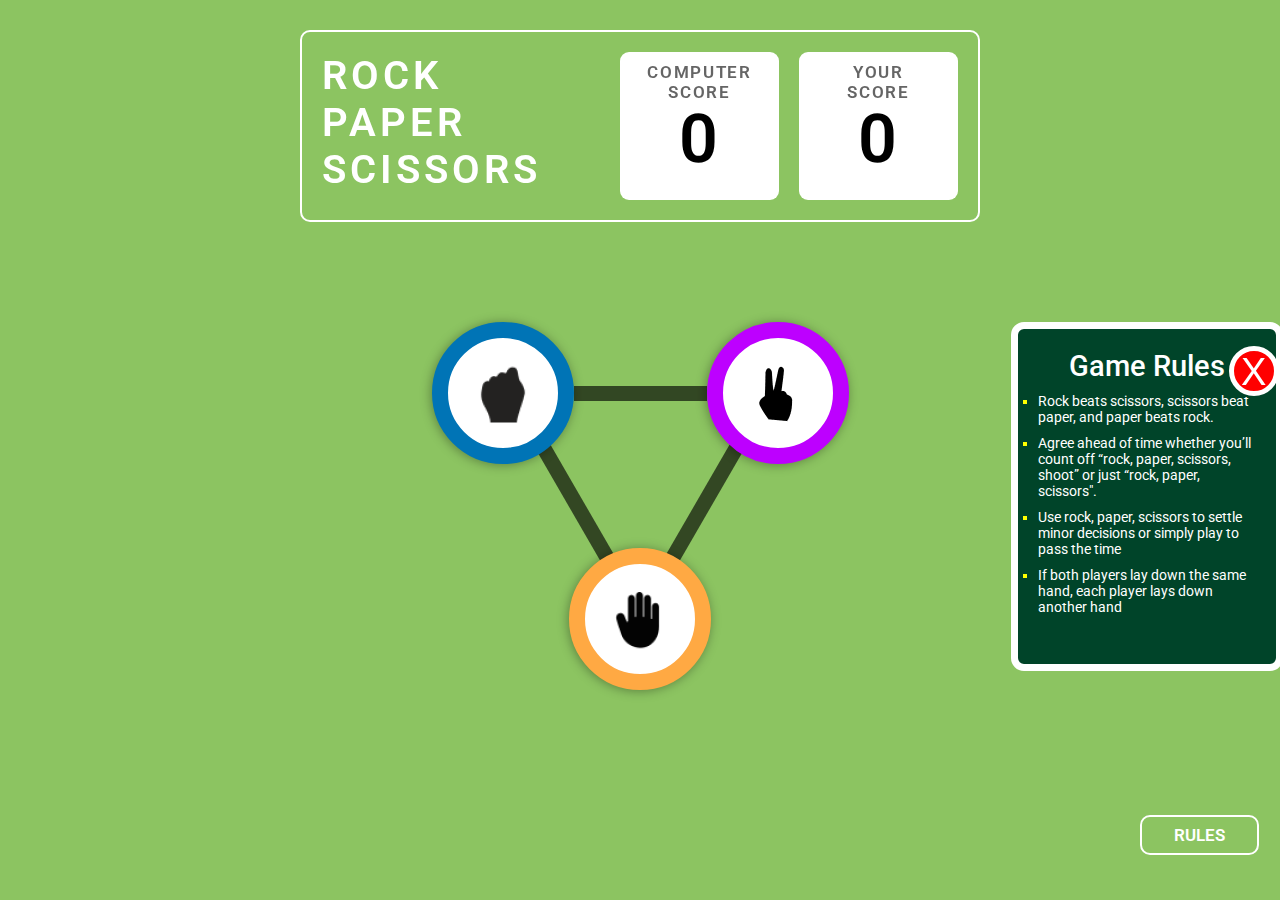
==== index.html @ 80f60b70 "Add files via upload" ====
<!DOCTYPE html>
<html lang="en">
<head>
    <meta charset="UTF-8">
    <meta name="viewport" content="width=device-width, initial-scale=1.0">
    <title>Rock-Paper-Scissor</title>
    <link rel="stylesheet" href="./style.css" />
</head>
<body>
    <div class="rock-paper-scissor">
        <div class="header-section">
        <div class="title">
            <p>ROCK</p>
            <p>PAPER</p>
            <p>SCISSORS</p>
        </div>
        <div class="scoring-section">
            <div class="computer-score">
                <p>COMPUTER</p>
                <p>SCORE</p>
                <p style="font-size: 68px ;color: black;margin-top: 27px;" id="cpu-score">0</p>
            </div>
            <div class="player-score">
                <p>YOUR</p>
                <p>SCORE</p>
                <p style="font-size: 68px ;color: black;margin-top: 27px;" id="player-score">0 </p>
        </div>

        </div>

    </div>
    <div ><button id="rule-x">X</button></div>
    <div class="rule-section">
        
        <p>Game Rules</p>
        <ul>
            <li>Rock beats scissors, scissors beat paper, and paper beats rock.</li>
            <li>Agree ahead of time whether you’ll count off “rock, paper, scissors, shoot” or just “rock, paper, scissors".</li>
            <li>Use rock, paper, scissors to settle minor decisions or simply play to pass the time</li>
            <li>If both players lay down the same hand, each player lays down another hand</li>
        </ul>
    </div>
    <div class="rule-buttons-win">
        <div><button class="rule-show">RULES</button></div>
        <div ><a id="result-show" href="./celebration.html" >NEXT</a></div>
    </div>
    <div class="rule-buttons-loss">
        <button class="rule-show">RULES</button>
    </div>
    <div class="middle-section">
        <div class="play-section">
            <div class="row-1">
                <div class="rock"><img id="rock" src="./rock.png"/></div>
                <div class="line-r-s"><img src="./Line 1.png"/></div>
                <div class="scissor"><img id="scissor" src="./scissor.png" /></div>

            </div>
            <div class="row-2">
                <div class="line-r-p"><img src="./Line 1.png" /></div>
                <div class="line-p-s"><img src="./Line 1.png" /></div>
            </div>
            <div class="row-3">
                <div class="paper"><img id="paper" src="./paper.png" /></div>
            </div>

        </div>
        <div class="win-section">
            <div class="selected_option computer">
                <div class="column-1">
                <div>YOU PICKED</div>
                <div class="user-bord"><img class="user-img" id="rock" src="./rock.png"/></div>
            </div>
            <div id="computerwiningIndicator" class="winnerIndicator" style="display: flex;">
                <div class="circle outer" style="--i: 1"></div>
                <div class="circle inner" style="--i: 2"></div>
                <div class="circle innermost" style="--i: 3"></div>
              </div>
            </div>
            
            <div class="column-2">
                <div class="column-2-row-1">YOU WIN</div>
                <div class="column-2-row-2">AGAINST PC</div>
                <div class="column-2-row-3"><button class="replay">PLAY AGAIN</button></div>
            </div>
            <div class="column-3">
                <div>PC PICKED</div>
                <div class="pc-bord"><img class="pc-img" id="rock" src="./rock.png"/></div>
            </div>
        </div>
        <div class="loss-section">
            <div class="column-1">
                <div>YOU PICKED</div>
                <div class="user-bord"><img class="user-img" id="rock" src="./rock.png"/></div>
            </div>
            <div class="column-2">
                <div class="column-2-row-1">YOU LOSS</div>
                <div class="column-2-row-2">AGAINST PC</div>
                <div class="column-2-row-3"><button class="replay">PLAY AGAIN</button></div>
            </div>
            <div class="selected_option computer">
                <div class="column-3">
                <div>PC PICKED</div>
                <div class="pc-bord"><img class="pc-img" id="rock" src="./rock.png"/></div>
                </div>
                <div id="computerwiningIndicator" class="winnerIndicator" style="display: flex;">
                <div class="circle outer" style="--i: 1"></div>
                <div class="circle inner" style="--i: 2"></div>
                <div class="circle innermost" style="--i: 3">
                </div>
              
            </div>
        </div>
            
        </div>
        <div class="tie-section">
            <div class="column-1">
                <div>YOU PICKED</div>
                <div class="user-bord"><img class="user-img" id="rock" src="./rock.png"/></div>
            </div>
            <div class="column-2">
                <div class="column-2-row-1">TIE UP</div>
                
                <div class="column-2-row-3"><button class="replay">REPLAY</button></div>
            </div>
            <div class="column-3">
                <div>PC PICKED</div>
                <div class="pc-bord"><img class="pc-img" id="rock" src="./rock.png"/></div>
            </div>
        </div>

       </div>
    </div>

    
</body>
<script src="index.js"></script>
</html>
---- style.css ----
@import url('https://fonts.googleapis.com/css2?family=Caveat&family=DM+Sans:opsz@9..40&family=Delius+Unicase:wght@700&family=Inter:wght@500;700;800&family=Open+Sans&family=Roboto:wght@500;700&display=swap');

*{
margin: 0px;
padding: 0px;
}
body{
    background-color: #8CC461;
}

.scoring-section{
    display: flex;
    justify-content: center;
    flex-wrap: wrap;
    gap: 20px;
}
.header-section{
    display: flex;
    justify-content: space-between;
    flex-wrap: wrap;
    gap: 25px;
    margin:30px 300px 100px 300px;
    border:solid white 2px;
    padding: 20px;
    border-radius: 10px;

}

.title p{
   font-family: 'Roboto';
   font-size: 40px;
   font-weight: 600;
   text-align: left;
   margin: 0px;
   letter-spacing: 0.1em;
   text-align: left;
   color: #FFFFFF;
}
.computer-score,.player-score{
    background-color:white ;
    width: 139px;
    height: 128px;
    border-radius: 9px;
    padding: 10px;
    color: #656565;
    font-family: 'Roboto';
    font-size: 17px;
    font-weight: 600;
    line-height: 20px;
    letter-spacing: 0.1em;
    text-align: center;
}
.row-1,.row-2,.row-3{
    display:flex;
    justify-content: center;
    align-items: center;
}
.row-2{
    margin-top: 30px;
}
.row-3{
    margin-top:35px
}

.rock{
    width: 110px;
    height: 110px;
    background-color: #FFFFFF;
    border-radius: 50%;
    border: solid #0074B6 16px;
    display: flex;
    justify-content: center;
    align-items: center;
    box-shadow: -1px 1px 11px 0px #00000059;
    
}
.scissor{
    width: 110px;
    height: 110px;
    background-color: #FFFFFF;
    border-radius: 50%;
    border: solid #BD00FF 16px;
    display: flex;
    justify-content: center;
    align-items: center;
    box-shadow: -1px 1px 11px 0px #00000059;

}
.paper{
    width: 110px;
    height: 110px;
    background-color: #FFFFFF;
    border-radius: 50%;
    border: solid #FFA943 16px;
    display: flex;
    justify-content: center;
    align-items: center;
    box-shadow: -1px 1px 11px 0px #00000059;
    

}
.user-bord,.pc-bord{
    width: 110px;
    height: 110px;
    background-color: #FFFFFF;
    border-radius: 50%;
    border: solid #0b0b0b 16px;
    display: flex;
    justify-content: center;
    align-items: center;
    box-shadow: -1px 1px 11px 0px #00000059;
}

.line-r-s{
    display: flex;
    justify-content: center;
    align-items: center;
}


.line-r-p{
    transform: rotate(60deg);
    z-index: -1;
    
}
.line-p-s{
    transform: rotate(-60deg);
    z-index: -1;
}

.rule-section{
    width: 218px;
    height: 295px;
    border-radius: 13px;
    border: solid white 7px;
    position: fixed;
    padding: 20px;
    left: 79%;
    background-color: #004429;
    z-index: -1;

}
.rule-section p{
    font-family: 'Roboto';
    font-size: 29px;
    font-weight: 500;
    line-height: 34px;
    letter-spacing: 0em;
    text-align: center;
    color: white;

}
 ul li{
    font-family: 'Roboto';
    font-size: 14px;
    font-weight: 400; 
    text-align: left;
    margin: 10px 0;
    list-style-type: square;
    color: #FFFFFF;
    
    
}
li::marker {
    color: yellow;
    
}
#rule-x{
    position: fixed;
    left:96%;
    bottom: 56%;
    width: 50px;
    height: 50px;
    border-radius: 50%;
    border: solid white 5px;
    background-color: #FF0000;
    color: #FFFFFF;
    font-size: 38px;
}
.rule-buttons-win{
    display: flex;
    position:fixed;
    bottom: 5%;
    left: 79.5%;
    gap: 20px;
}

.rule-buttons-loss{
    display: flex;
    position:fixed;
    bottom: 5%;
    left: 89.1%;
    gap: 20px;
}
.rule-show{
    width: 119px;
    height: 40px;
    border-radius: 10px;
    border: solid white 2px;
    background-color: #8CC461;
    color: #FFFFFF;
    font-family: 'Roboto';
    font-size: 17px;
    font-weight: 600;

}
#result-show{
    display: flex;
    justify-content: center;
    align-items: center;
    width: 118px;
    height: 36px;
    border-radius: 10px;
    border: solid white 2px;
    background-color: #8CC461;
    color: #FFFFFF;
    font-family: 'Roboto';
    font-size: 17px;
    font-weight: 600;
    text-align: center;
    line-height: 20px;
    text-decoration: none;
    
}

.win-section,.loss-section,.tie-section{
    display: flex;
    justify-content: center;
    align-items: center;
    gap: 100px;

}
.column-1,.column-2,.column-3{
    display: flex;
    flex-direction: column;
    justify-content: center;
    align-items: center;
    gap: 40px;
}

.column-1,.column-2,.column-3{
    font-family: 'Roboto';
    font-size: 17px;
    font-weight: 600;
    line-height: 20px;
    letter-spacing: 0.1em;
    color: #FFFFFF;

}
.column-2-row-1{
    font-family: 'Roboto';
    font-size: 39px;
    font-weight: 800;
    line-height: 46px;
    letter-spacing: 0.1em;
    
}
.replay{
    width: 174px;
    height: 44px;
    border-radius: 9px;   
    border: none;
    font-family: 'Roboto';
    font-size: 15px;
    font-weight: 600;
    line-height: 18px;
    letter-spacing: 0.1em;
    color:#6B6B6B;
}

.winnerIndicator {
    position: absolute;
    top: -20%;
    /* display: none; */
    align-items: center;
    justify-content: center;
    width: 350px;
    height: 350px;
    border-radius: 100%;
    background-color: transparent;
    z-index: -1;
}

.selected_option {
    position: relative;
    display: flex;
    flex-direction: column;
    align-items: center;
    gap: 2rem;
    color: white;
    font-weight: 600;
    font-size: 1.0625rem;

}
@keyframes animate {
    0% {
      transform: scale(0.5);
      opacity: 0;
    }
    50% {
      transform: scale(0.75);
      opacity: 1;
    }
    100% {
      transform: scale(1);
      opacity: 0;
    }
  }

#computerwiningIndicator div {
    animation: animate 1.5s linear infinite;
    animation-delay: calc(1.5s * var(--i)) linear infinite;
}
.outer {
    width: 350px;
    height: 350px;
    background-color: rgba(29, 168, 43, 0.5);
}
.inner {
    width: 300px;
    height: 300px;
    background-color: rgba(29, 168, 43, 0.79);
}
.innermost {
    width: 250px;
    height: 250px;
    background-color: #0d520d;
    z-index: -1;
}
.circle {
    position: absolute;
    display: flex;
    align-items: center;
    justify-content: center;
    border-radius: 100%;
    
}
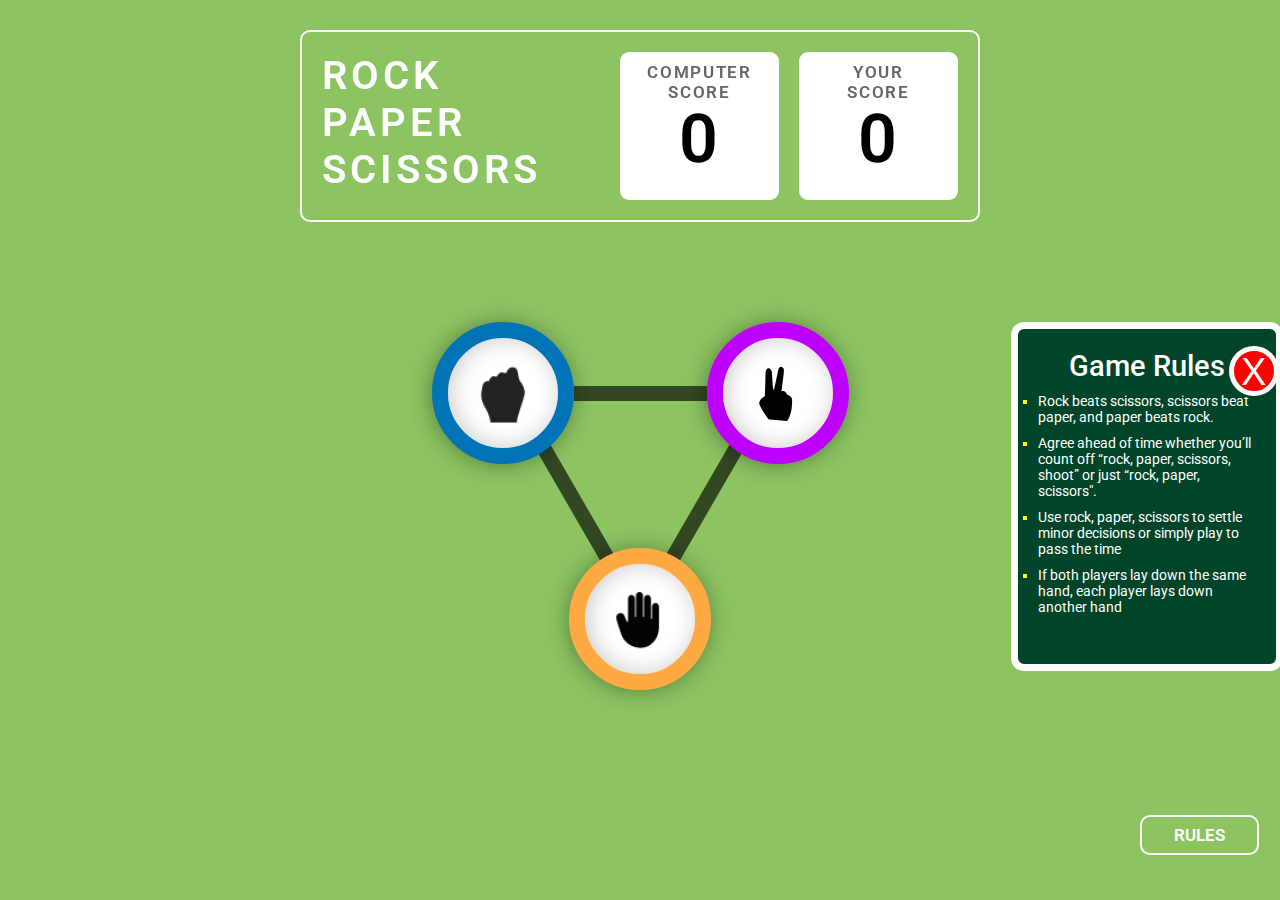
==== commit f89b46c2: "Add files via upload" ====
--- a/index.html
+++ b/index.html
@@ -78,8 +78,10 @@
             </div>
             
             <div class="column-2">
-                <div class="column-2-row-1">YOU WIN</div>
-                <div class="column-2-row-2">AGAINST PC</div>
+                <div class="column-2-2">
+                    <div class="column-2-row-1">YOU WIN</div>
+                    <div class="column-2-row-2">AGAINST PC</div>
+                </div>
                 <div class="column-2-row-3"><button class="replay">PLAY AGAIN</button></div>
             </div>
             <div class="column-3">
@@ -93,8 +95,11 @@
                 <div class="user-bord"><img class="user-img" id="rock" src="./rock.png"/></div>
             </div>
             <div class="column-2">
-                <div class="column-2-row-1">YOU LOSS</div>
-                <div class="column-2-row-2">AGAINST PC</div>
+                <div class="column-2-2">
+                    <div class="column-2-row-1">YOU LOSS</div>
+                    <div class="column-2-row-2">AGAINST PC</div>
+            </div>
+                
                 <div class="column-2-row-3"><button class="replay">PLAY AGAIN</button></div>
             </div>
             <div class="selected_option computer">
--- a/style.css
+++ b/style.css
@@ -71,8 +71,8 @@
     display: flex;
     justify-content: center;
     align-items: center;
-    box-shadow: -1px 1px 11px 0px #00000059;
-    
+    box-shadow: 3px 0px 21px 1px rgba(0, 0, 0, 0.2) inset;
+    filter: drop-shadow(-1px 1px 11px rgba(0, 0, 0, 0.35));
 }
 .scissor{
     width: 110px;
@@ -83,8 +83,8 @@
     display: flex;
     justify-content: center;
     align-items: center;
-    box-shadow: -1px 1px 11px 0px #00000059;
-
+    box-shadow: 3px 0px 21px 1px rgba(0, 0, 0, 0.2) inset;
+    filter: drop-shadow(-1px 1px 11px rgba(0, 0, 0, 0.35));
 }
 .paper{
     width: 110px;
@@ -95,7 +95,8 @@
     display: flex;
     justify-content: center;
     align-items: center;
-    box-shadow: -1px 1px 11px 0px #00000059;
+    box-shadow: 3px 0px 21px 1px rgba(0, 0, 0, 0.2) inset;
+    filter: drop-shadow(-1px 1px 11px rgba(0, 0, 0, 0.35));
     
 
 }
@@ -108,7 +109,8 @@
     display: flex;
     justify-content: center;
     align-items: center;
-    box-shadow: -1px 1px 11px 0px #00000059;
+    box-shadow: 3px 0px 21px 1px rgba(0, 0, 0, 0.2) inset;
+    filter: drop-shadow(-1px 1px 11px rgba(0, 0, 0, 0.35));
 }
 
 .line-r-s{
@@ -246,6 +248,13 @@
     letter-spacing: 0.1em;
     color: #FFFFFF;
 
+}
+
+.column-2-2{
+    display: flex;
+    flex-direction: column;
+    align-items: center;
+    justify-content: center;
 }
 .column-2-row-1{
     font-family: 'Roboto';
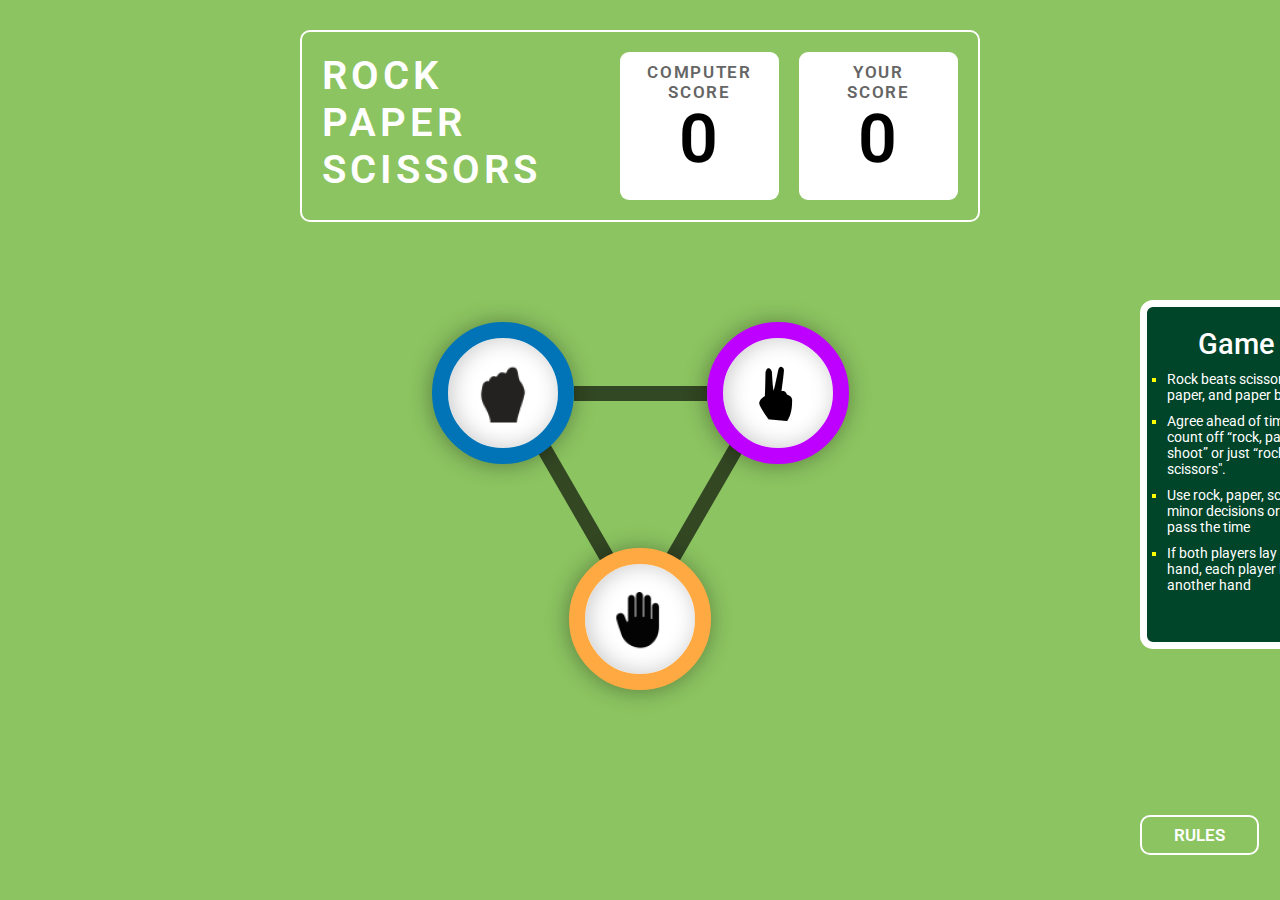
==== commit 8d9db2f7: "Add files via upload" ====
--- a/index.html
+++ b/index.html
@@ -29,7 +29,8 @@
         </div>
 
     </div>
-    <div ><button id="rule-x">X</button></div>
+    <div class="main-rule-section">
+        <div ><button id="rule-x">X</button></div>
     <div class="rule-section">
         
         <p>Game Rules</p>
@@ -40,6 +41,8 @@
             <li>If both players lay down the same hand, each player lays down another hand</li>
         </ul>
     </div>
+</div>
+    
     <div class="rule-buttons-win">
         <div><button class="rule-show">RULES</button></div>
         <div ><a id="result-show" href="./celebration.html" >NEXT</a></div>
@@ -47,6 +50,7 @@
     <div class="rule-buttons-loss">
         <button class="rule-show">RULES</button>
     </div>
+    
     <div class="middle-section">
         <div class="play-section">
             <div class="row-1">
--- a/style.css
+++ b/style.css
@@ -54,6 +54,7 @@
     display:flex;
     justify-content: center;
     align-items: center;
+    flex-wrap: wrap;
 }
 .row-2{
     margin-top: 30px;
@@ -71,6 +72,7 @@
     display: flex;
     justify-content: center;
     align-items: center;
+    flex-wrap: wrap;
     box-shadow: 3px 0px 21px 1px rgba(0, 0, 0, 0.2) inset;
     filter: drop-shadow(-1px 1px 11px rgba(0, 0, 0, 0.35));
 }
@@ -83,6 +85,7 @@
     display: flex;
     justify-content: center;
     align-items: center;
+    flex-wrap: wrap;
     box-shadow: 3px 0px 21px 1px rgba(0, 0, 0, 0.2) inset;
     filter: drop-shadow(-1px 1px 11px rgba(0, 0, 0, 0.35));
 }
@@ -95,6 +98,7 @@
     display: flex;
     justify-content: center;
     align-items: center;
+    flex-wrap: wrap;
     box-shadow: 3px 0px 21px 1px rgba(0, 0, 0, 0.2) inset;
     filter: drop-shadow(-1px 1px 11px rgba(0, 0, 0, 0.35));
     
@@ -109,6 +113,7 @@
     display: flex;
     justify-content: center;
     align-items: center;
+    flex-wrap: wrap;
     box-shadow: 3px 0px 21px 1px rgba(0, 0, 0, 0.2) inset;
     filter: drop-shadow(-1px 1px 11px rgba(0, 0, 0, 0.35));
 }
@@ -117,6 +122,7 @@
     display: flex;
     justify-content: center;
     align-items: center;
+    flex-wrap: wrap;
 }
 
 
@@ -128,6 +134,13 @@
 .line-p-s{
     transform: rotate(-60deg);
     z-index: -1;
+}
+
+.main-rule-section{
+   position: absolute;
+   top: 800px;
+   left: 1140px;
+
 }
 
 .rule-section{
@@ -135,9 +148,10 @@
     height: 295px;
     border-radius: 13px;
     border: solid white 7px;
-    position: fixed;
+    position: absolute;
     padding: 20px;
     left: 79%;
+    bottom: 151px;
     background-color: #004429;
     z-index: -1;
 
@@ -168,9 +182,9 @@
     
 }
 #rule-x{
-    position: fixed;
-    left:96%;
-    bottom: 56%;
+
+    left: 240px;
+    bottom: 480px;
     width: 50px;
     height: 50px;
     border-radius: 50%;
@@ -178,10 +192,11 @@
     background-color: #FF0000;
     color: #FFFFFF;
     font-size: 38px;
+    position:absolute;
 }
 .rule-buttons-win{
     display: flex;
-    position:fixed;
+    position:absolute;
     bottom: 5%;
     left: 79.5%;
     gap: 20px;
@@ -210,6 +225,7 @@
     display: flex;
     justify-content: center;
     align-items: center;
+    flex-wrap: wrap;
     width: 118px;
     height: 36px;
     border-radius: 10px;
@@ -229,6 +245,7 @@
     display: flex;
     justify-content: center;
     align-items: center;
+    flex-wrap: wrap;
     gap: 100px;
 
 }
@@ -237,6 +254,7 @@
     flex-direction: column;
     justify-content: center;
     align-items: center;
+    flex-wrap: wrap;
     gap: 40px;
 }
 
@@ -255,6 +273,7 @@
     flex-direction: column;
     align-items: center;
     justify-content: center;
+    flex-wrap: wrap;
 }
 .column-2-row-1{
     font-family: 'Roboto';
